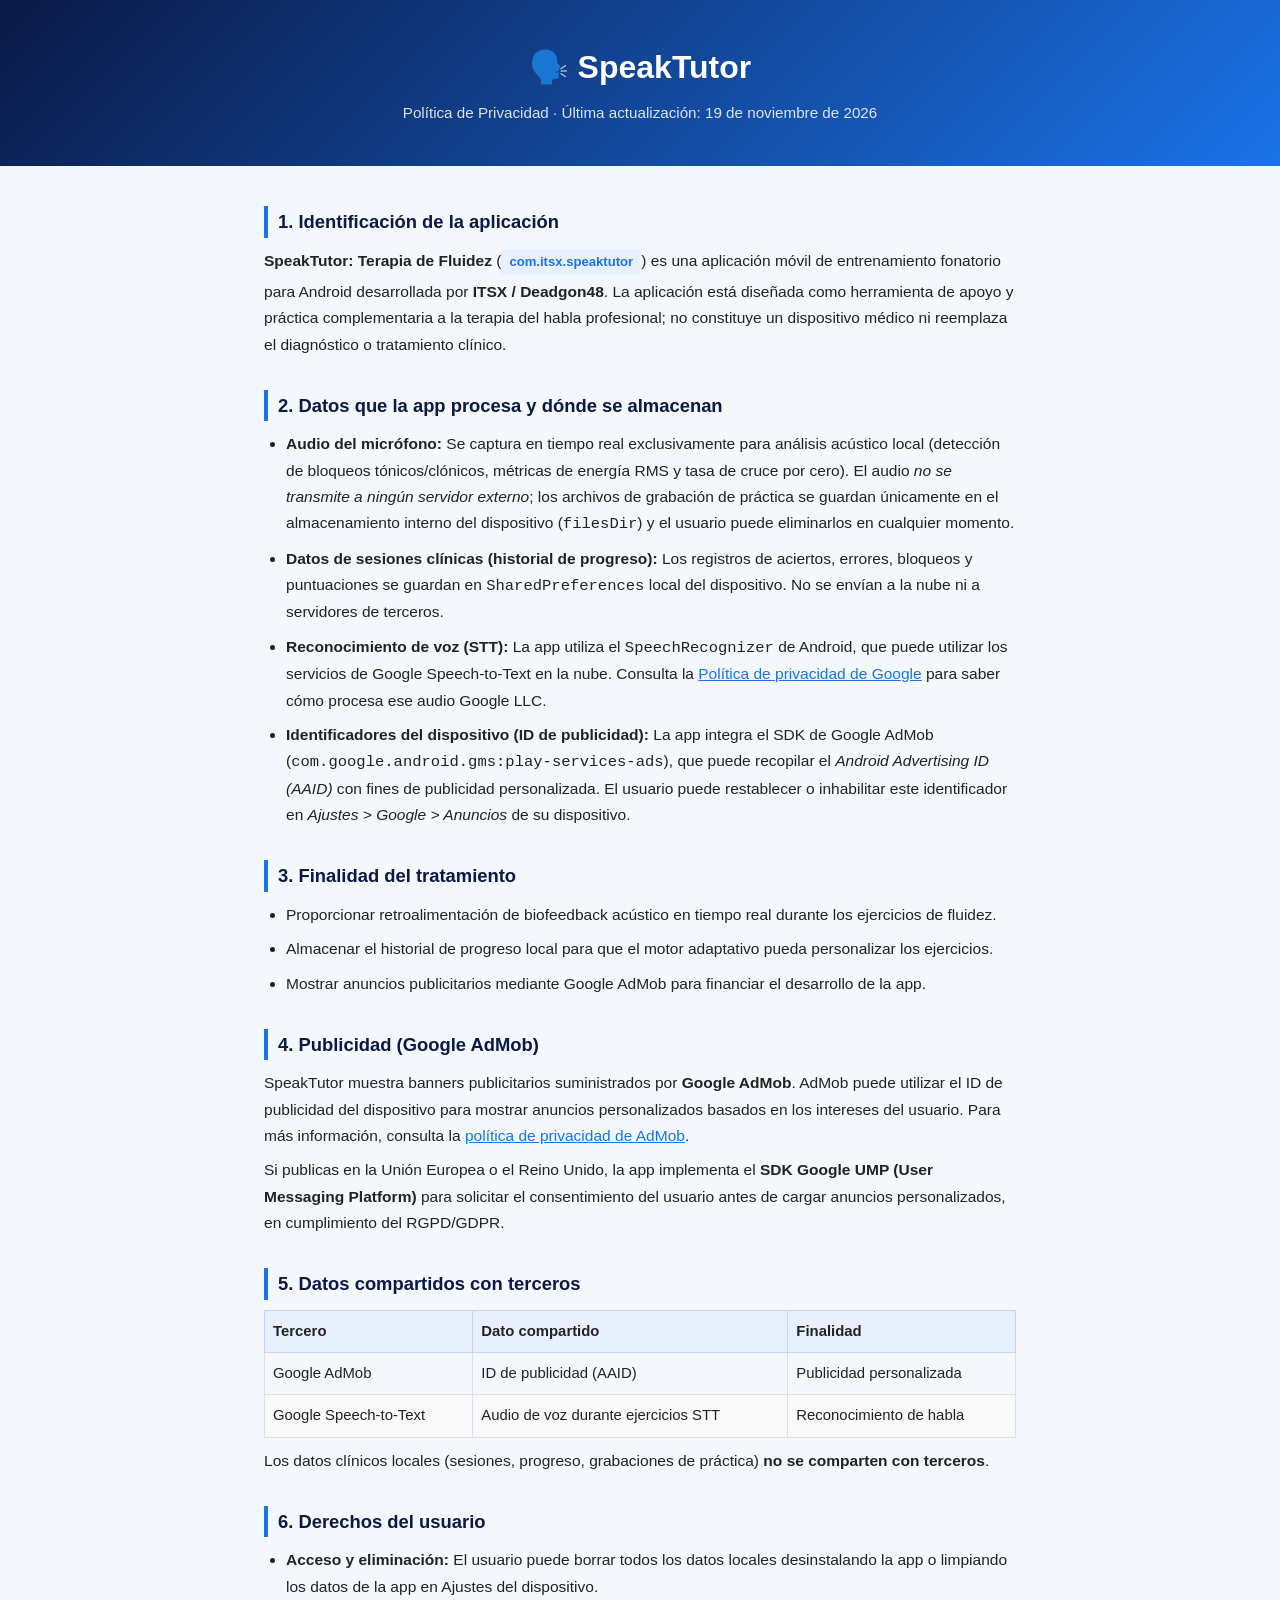
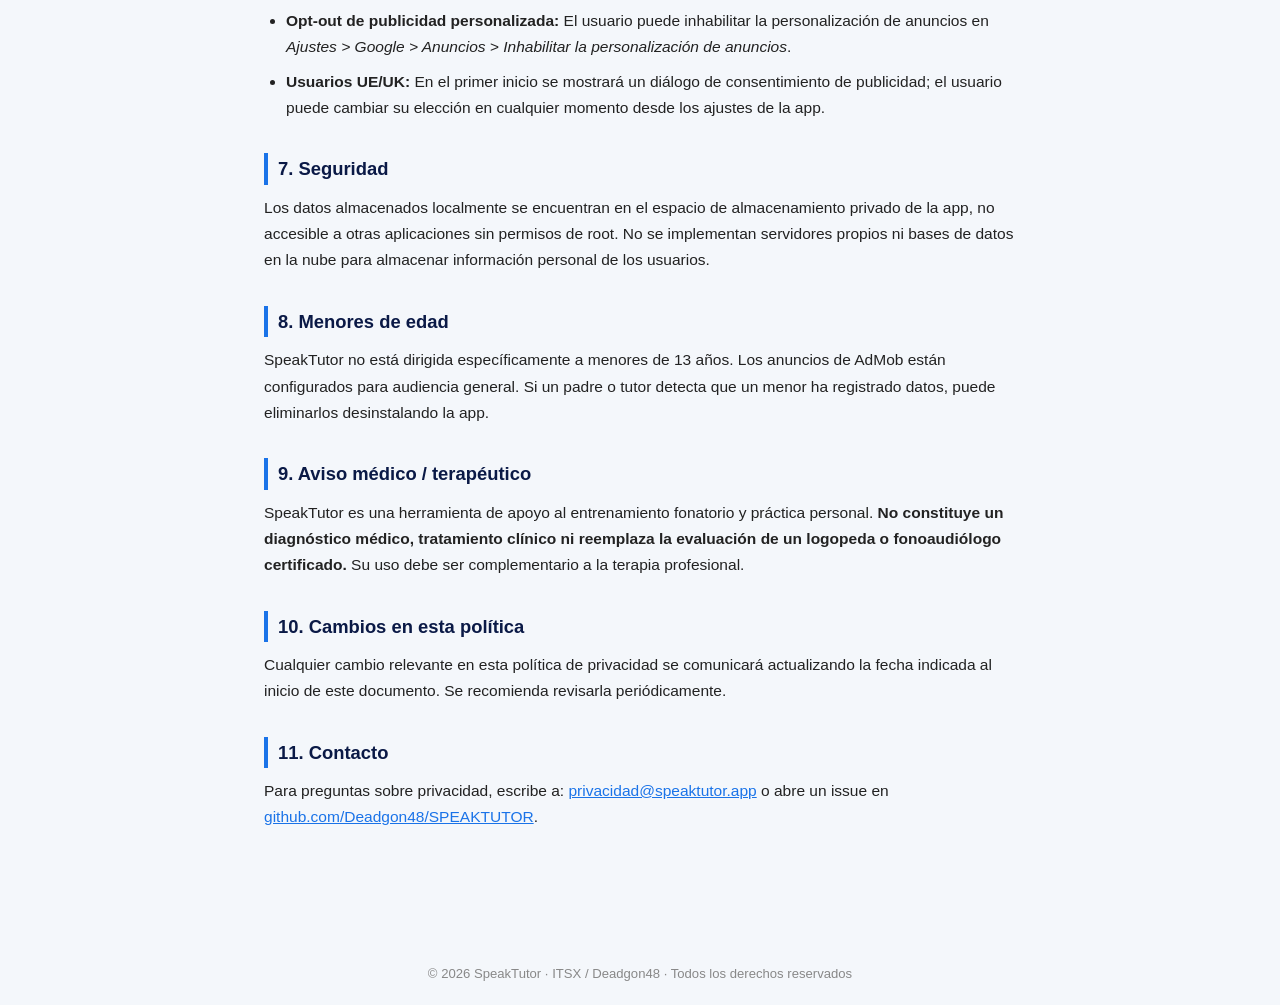
==== docs/index.html @ 5320cd38 "se agrego index.html y imagenes para preparar la app para la google playstore" ====
<!DOCTYPE html>
<html lang="es">
<head>
  <meta charset="UTF-8" />
  <meta name="viewport" content="width=device-width, initial-scale=1.0"/>
  <title>Política de Privacidad – SpeakTutor</title>
  <style>
    * { box-sizing: border-box; margin: 0; padding: 0; }
    body { font-family: 'Segoe UI', Arial, sans-serif; background: #f4f7fb; color: #222; line-height: 1.7; }
    header { background: linear-gradient(135deg, #0a1946, #1a73e8); color: white; padding: 40px 24px 32px; text-align: center; }
    header h1 { font-size: 2rem; font-weight: 700; margin-bottom: 6px; }
    header p  { font-size: 0.95rem; opacity: 0.85; }
    main { max-width: 800px; margin: 40px auto; padding: 0 24px 60px; }
    h2 { color: #0a1946; font-size: 1.15rem; margin: 32px 0 10px; border-left: 4px solid #1a73e8; padding-left: 10px; }
    p, li { font-size: 0.97rem; margin-bottom: 8px; }
    ul { padding-left: 22px; }
    .badge { display: inline-block; background: #e8f0fe; color: #1a73e8; border-radius: 4px; padding: 2px 8px; font-size: 0.82rem; font-weight: 600; margin-bottom: 4px; }
    footer { text-align: center; padding: 24px; font-size: 0.82rem; color: #888; }
    a { color: #1a73e8; }
  </style>
</head>
<body>
<header>
  <h1>🗣️ SpeakTutor</h1>
  <p>Política de Privacidad · Última actualización: 19 de noviembre de 2026</p>
</header>

<main>

  <h2>1. Identificación de la aplicación</h2>
  <p><strong>SpeakTutor: Terapia de Fluidez</strong> (<span class="badge">com.itsx.speaktutor</span>) es una aplicación móvil de entrenamiento fonatorio para Android desarrollada por <strong>ITSX / Deadgon48</strong>. La aplicación está diseñada como herramienta de apoyo y práctica complementaria a la terapia del habla profesional; no constituye un dispositivo médico ni reemplaza el diagnóstico o tratamiento clínico.</p>

  <h2>2. Datos que la app procesa y dónde se almacenan</h2>
  <ul>
    <li><strong>Audio del micrófono:</strong> Se captura en tiempo real exclusivamente para análisis acústico local (detección de bloqueos tónicos/clónicos, métricas de energía RMS y tasa de cruce por cero). El audio <em>no se transmite a ningún servidor externo</em>; los archivos de grabación de práctica se guardan únicamente en el almacenamiento interno del dispositivo (<code>filesDir</code>) y el usuario puede eliminarlos en cualquier momento.</li>
    <li><strong>Datos de sesiones clínicas (historial de progreso):</strong> Los registros de aciertos, errores, bloqueos y puntuaciones se guardan en <code>SharedPreferences</code> local del dispositivo. No se envían a la nube ni a servidores de terceros.</li>
    <li><strong>Reconocimiento de voz (STT):</strong> La app utiliza el <code>SpeechRecognizer</code> de Android, que puede utilizar los servicios de Google Speech-to-Text en la nube. Consulta la <a href="https://policies.google.com/privacy" target="_blank">Política de privacidad de Google</a> para saber cómo procesa ese audio Google LLC.</li>
    <li><strong>Identificadores del dispositivo (ID de publicidad):</strong> La app integra el SDK de Google AdMob (<code>com.google.android.gms:play-services-ads</code>), que puede recopilar el <em>Android Advertising ID (AAID)</em> con fines de publicidad personalizada. El usuario puede restablecer o inhabilitar este identificador en <em>Ajustes > Google > Anuncios</em> de su dispositivo.</li>
  </ul>

  <h2>3. Finalidad del tratamiento</h2>
  <ul>
    <li>Proporcionar retroalimentación de biofeedback acústico en tiempo real durante los ejercicios de fluidez.</li>
    <li>Almacenar el historial de progreso local para que el motor adaptativo pueda personalizar los ejercicios.</li>
    <li>Mostrar anuncios publicitarios mediante Google AdMob para financiar el desarrollo de la app.</li>
  </ul>

  <h2>4. Publicidad (Google AdMob)</h2>
  <p>SpeakTutor muestra banners publicitarios suministrados por <strong>Google AdMob</strong>. AdMob puede utilizar el ID de publicidad del dispositivo para mostrar anuncios personalizados basados en los intereses del usuario. Para más información, consulta la <a href="https://support.google.com/admob/answer/6128543" target="_blank">política de privacidad de AdMob</a>.</p>
  <p>Si publicas en la Unión Europea o el Reino Unido, la app implementa el <strong>SDK Google UMP (User Messaging Platform)</strong> para solicitar el consentimiento del usuario antes de cargar anuncios personalizados, en cumplimiento del RGPD/GDPR.</p>

  <h2>5. Datos compartidos con terceros</h2>
  <table style="width:100%;border-collapse:collapse;font-size:0.93rem;margin-top:8px;">
    <thead>
      <tr style="background:#e8f0fe;">
        <th style="text-align:left;padding:8px;border:1px solid #c5d5f5;">Tercero</th>
        <th style="text-align:left;padding:8px;border:1px solid #c5d5f5;">Dato compartido</th>
        <th style="text-align:left;padding:8px;border:1px solid #c5d5f5;">Finalidad</th>
      </tr>
    </thead>
    <tbody>
      <tr>
        <td style="padding:8px;border:1px solid #dde;">Google AdMob</td>
        <td style="padding:8px;border:1px solid #dde;">ID de publicidad (AAID)</td>
        <td style="padding:8px;border:1px solid #dde;">Publicidad personalizada</td>
      </tr>
      <tr style="background:#f9f9f9;">
        <td style="padding:8px;border:1px solid #dde;">Google Speech-to-Text</td>
        <td style="padding:8px;border:1px solid #dde;">Audio de voz durante ejercicios STT</td>
        <td style="padding:8px;border:1px solid #dde;">Reconocimiento de habla</td>
      </tr>
    </tbody>
  </table>
  <p style="margin-top:10px;">Los datos clínicos locales (sesiones, progreso, grabaciones de práctica) <strong>no se comparten con terceros</strong>.</p>

  <h2>6. Derechos del usuario</h2>
  <ul>
    <li><strong>Acceso y eliminación:</strong> El usuario puede borrar todos los datos locales desinstalando la app o limpiando los datos de la app en Ajustes del dispositivo.</li>
    <li><strong>Opt-out de publicidad personalizada:</strong> El usuario puede inhabilitar la personalización de anuncios en <em>Ajustes > Google > Anuncios > Inhabilitar la personalización de anuncios</em>.</li>
    <li><strong>Usuarios UE/UK:</strong> En el primer inicio se mostrará un diálogo de consentimiento de publicidad; el usuario puede cambiar su elección en cualquier momento desde los ajustes de la app.</li>
  </ul>

  <h2>7. Seguridad</h2>
  <p>Los datos almacenados localmente se encuentran en el espacio de almacenamiento privado de la app, no accesible a otras aplicaciones sin permisos de root. No se implementan servidores propios ni bases de datos en la nube para almacenar información personal de los usuarios.</p>

  <h2>8. Menores de edad</h2>
  <p>SpeakTutor no está dirigida específicamente a menores de 13 años. Los anuncios de AdMob están configurados para audiencia general. Si un padre o tutor detecta que un menor ha registrado datos, puede eliminarlos desinstalando la app.</p>

  <h2>9. Aviso médico / terapéutico</h2>
  <p>SpeakTutor es una herramienta de apoyo al entrenamiento fonatorio y práctica personal. <strong>No constituye un diagnóstico médico, tratamiento clínico ni reemplaza la evaluación de un logopeda o fonoaudiólogo certificado.</strong> Su uso debe ser complementario a la terapia profesional.</p>

  <h2>10. Cambios en esta política</h2>
  <p>Cualquier cambio relevante en esta política de privacidad se comunicará actualizando la fecha indicada al inicio de este documento. Se recomienda revisarla periódicamente.</p>

  <h2>11. Contacto</h2>
  <p>Para preguntas sobre privacidad, escribe a: <a href="mailto:privacidad@speaktutor.app">privacidad@speaktutor.app</a> o abre un issue en <a href="https://github.com/Deadgon48/SPEAKTUTOR" target="_blank">github.com/Deadgon48/SPEAKTUTOR</a>.</p>

</main>

<footer>
  &copy; 2026 SpeakTutor · ITSX / Deadgon48 · Todos los derechos reservados
</footer>
</body>
</html>
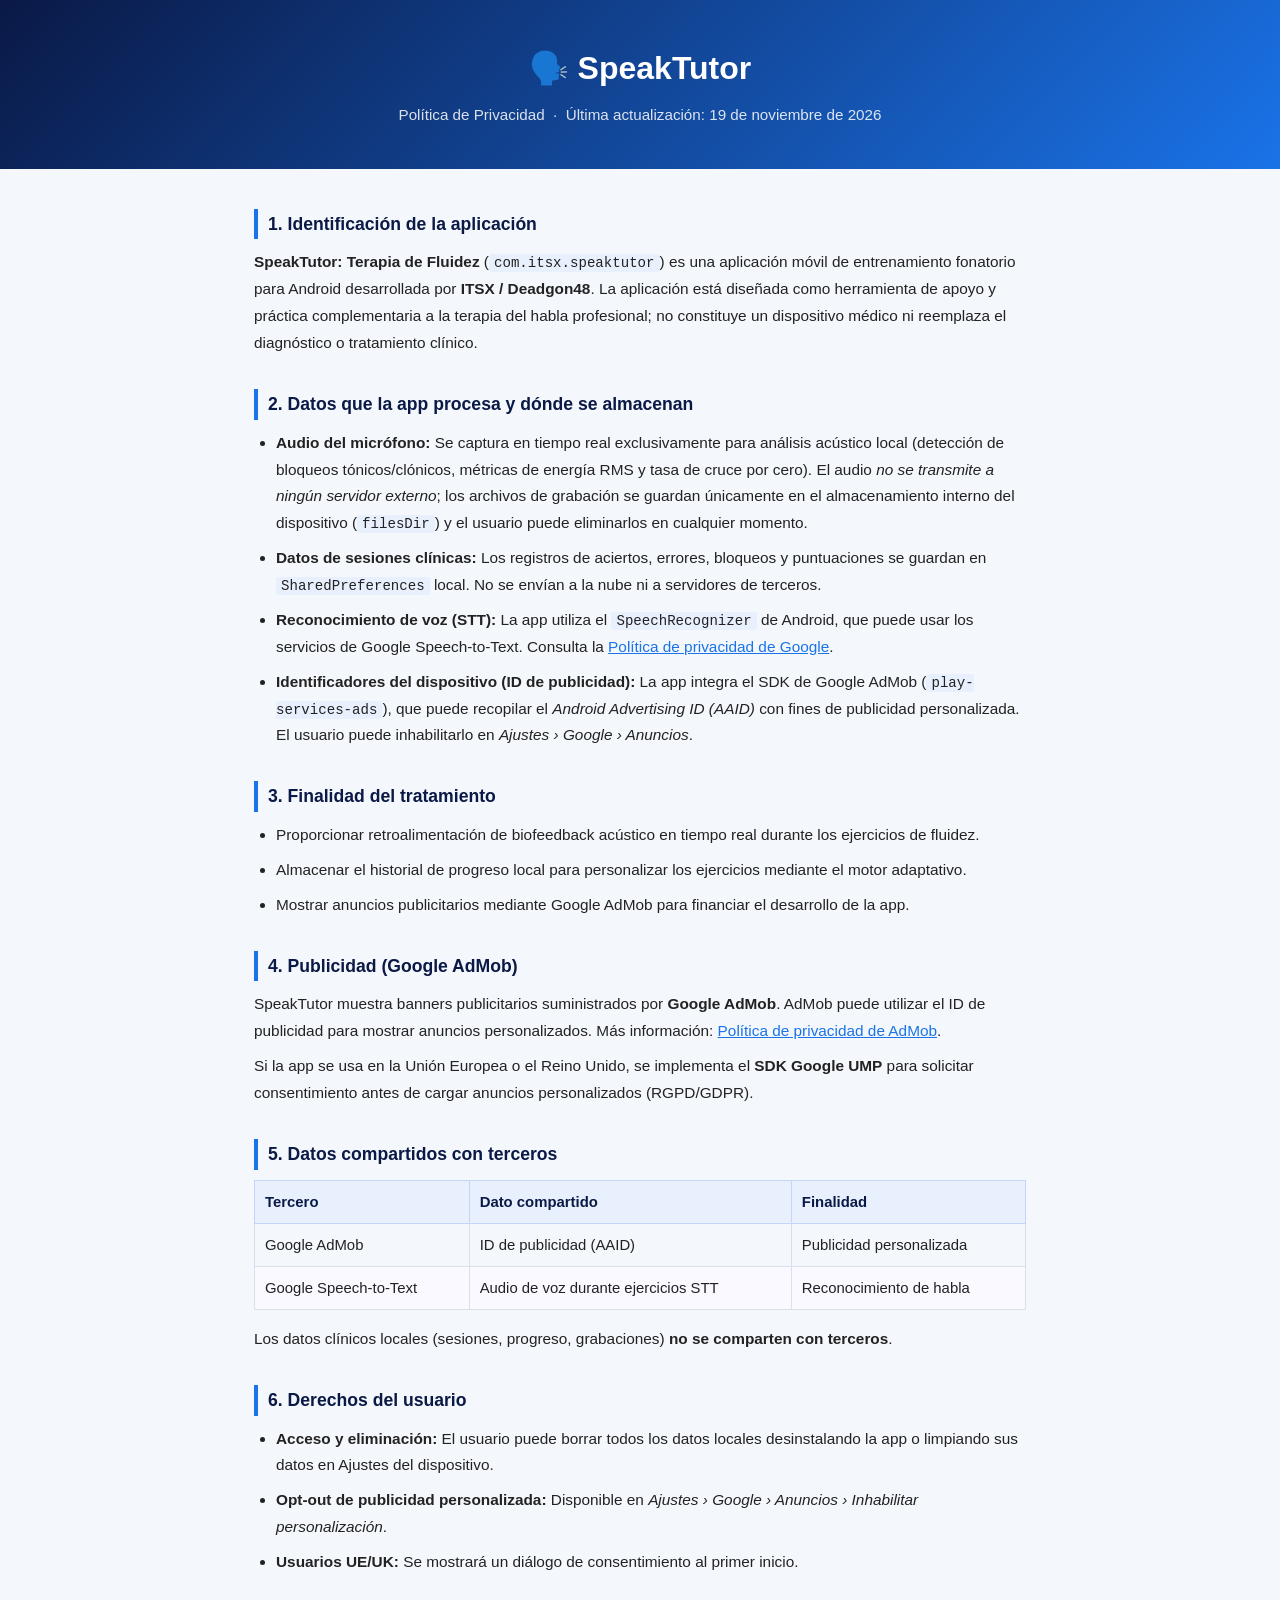
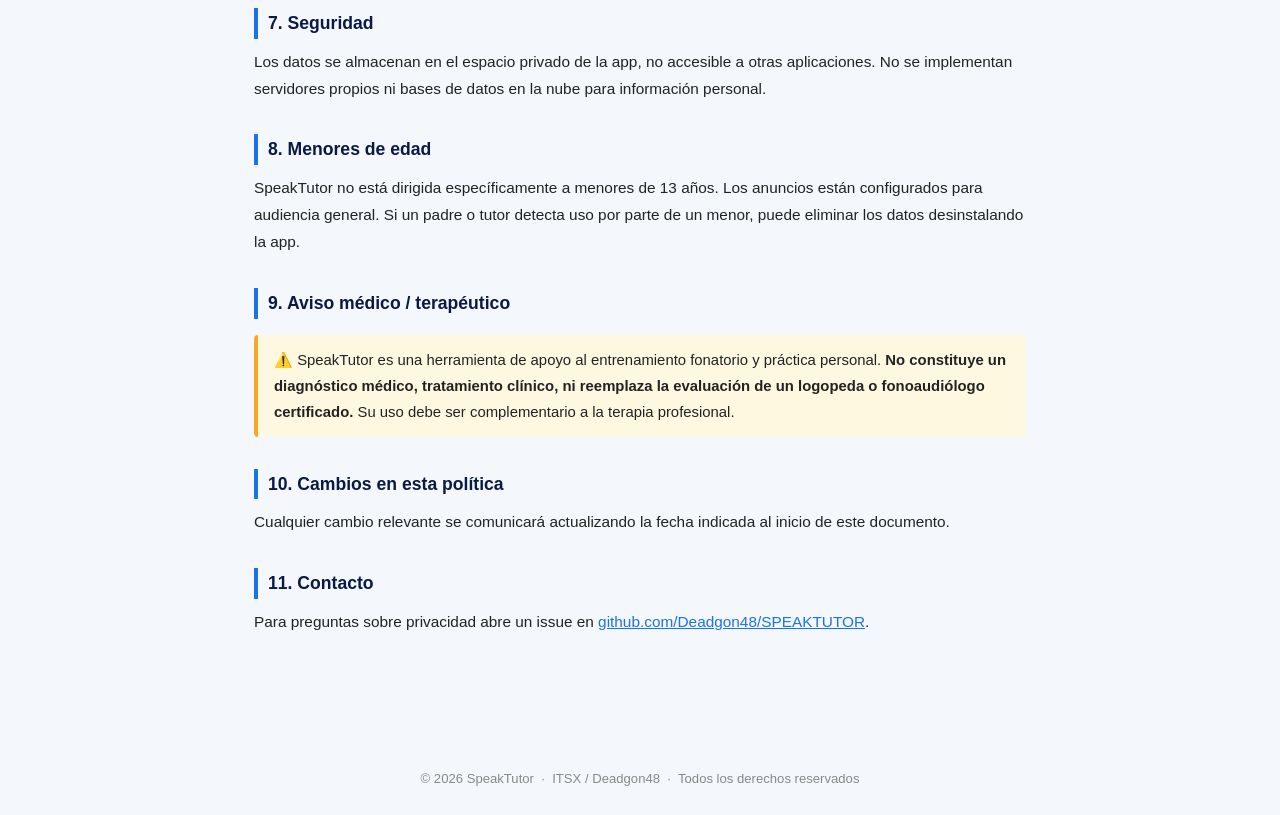
==== commit b2182033: "se agrego index.html y imagenes para preparar la app para la google playstore" ====
--- a/docs/index.html
+++ b/docs/index.html
@@ -6,99 +6,96 @@
   <title>Política de Privacidad – SpeakTutor</title>
   <style>
     * { box-sizing: border-box; margin: 0; padding: 0; }
-    body { font-family: 'Segoe UI', Arial, sans-serif; background: #f4f7fb; color: #222; line-height: 1.7; }
+    body { font-family: 'Segoe UI', Arial, sans-serif; background: #f4f7fb; color: #222; line-height: 1.75; }
     header { background: linear-gradient(135deg, #0a1946, #1a73e8); color: white; padding: 40px 24px 32px; text-align: center; }
     header h1 { font-size: 2rem; font-weight: 700; margin-bottom: 6px; }
     header p  { font-size: 0.95rem; opacity: 0.85; }
-    main { max-width: 800px; margin: 40px auto; padding: 0 24px 60px; }
-    h2 { color: #0a1946; font-size: 1.15rem; margin: 32px 0 10px; border-left: 4px solid #1a73e8; padding-left: 10px; }
-    p, li { font-size: 0.97rem; margin-bottom: 8px; }
-    ul { padding-left: 22px; }
-    .badge { display: inline-block; background: #e8f0fe; color: #1a73e8; border-radius: 4px; padding: 2px 8px; font-size: 0.82rem; font-weight: 600; margin-bottom: 4px; }
+    main { max-width: 820px; margin: 40px auto; padding: 0 24px 60px; }
+    h2 { color: #0a1946; font-size: 1.1rem; margin: 32px 0 10px; border-left: 4px solid #1a73e8; padding-left: 10px; }
+    p, li { font-size: 0.96rem; margin-bottom: 8px; }
+    ul { padding-left: 22px; margin-bottom: 10px; }
+    code { background: #e8f0fe; border-radius: 3px; padding: 1px 5px; font-family: monospace; font-size: 0.88rem; }
+    table { width: 100%; border-collapse: collapse; margin: 10px 0 16px; font-size: 0.93rem; }
+    th { background: #e8f0fe; color: #0a1946; text-align: left; padding: 8px 10px; border: 1px solid #c5d5f5; }
+    td { padding: 8px 10px; border: 1px solid #dde; }
+    tr:nth-child(even) td { background: #f9f9ff; }
+    a { color: #1a73e8; }
     footer { text-align: center; padding: 24px; font-size: 0.82rem; color: #888; }
-    a { color: #1a73e8; }
+    .nota { background: #fff8e1; border-left: 4px solid #f9a825; padding: 12px 16px; border-radius: 4px; margin: 16px 0; font-size: 0.93rem; }
   </style>
 </head>
 <body>
+
 <header>
   <h1>🗣️ SpeakTutor</h1>
-  <p>Política de Privacidad · Última actualización: 19 de noviembre de 2026</p>
+  <p>Política de Privacidad &nbsp;·&nbsp; Última actualización: 19 de noviembre de 2026</p>
 </header>
 
 <main>
 
   <h2>1. Identificación de la aplicación</h2>
-  <p><strong>SpeakTutor: Terapia de Fluidez</strong> (<span class="badge">com.itsx.speaktutor</span>) es una aplicación móvil de entrenamiento fonatorio para Android desarrollada por <strong>ITSX / Deadgon48</strong>. La aplicación está diseñada como herramienta de apoyo y práctica complementaria a la terapia del habla profesional; no constituye un dispositivo médico ni reemplaza el diagnóstico o tratamiento clínico.</p>
+  <p><strong>SpeakTutor: Terapia de Fluidez</strong> (<code>com.itsx.speaktutor</code>) es una aplicación móvil de entrenamiento fonatorio para Android desarrollada por <strong>ITSX / Deadgon48</strong>. La aplicación está diseñada como herramienta de apoyo y práctica complementaria a la terapia del habla profesional; no constituye un dispositivo médico ni reemplaza el diagnóstico o tratamiento clínico.</p>
 
   <h2>2. Datos que la app procesa y dónde se almacenan</h2>
   <ul>
-    <li><strong>Audio del micrófono:</strong> Se captura en tiempo real exclusivamente para análisis acústico local (detección de bloqueos tónicos/clónicos, métricas de energía RMS y tasa de cruce por cero). El audio <em>no se transmite a ningún servidor externo</em>; los archivos de grabación de práctica se guardan únicamente en el almacenamiento interno del dispositivo (<code>filesDir</code>) y el usuario puede eliminarlos en cualquier momento.</li>
-    <li><strong>Datos de sesiones clínicas (historial de progreso):</strong> Los registros de aciertos, errores, bloqueos y puntuaciones se guardan en <code>SharedPreferences</code> local del dispositivo. No se envían a la nube ni a servidores de terceros.</li>
-    <li><strong>Reconocimiento de voz (STT):</strong> La app utiliza el <code>SpeechRecognizer</code> de Android, que puede utilizar los servicios de Google Speech-to-Text en la nube. Consulta la <a href="https://policies.google.com/privacy" target="_blank">Política de privacidad de Google</a> para saber cómo procesa ese audio Google LLC.</li>
-    <li><strong>Identificadores del dispositivo (ID de publicidad):</strong> La app integra el SDK de Google AdMob (<code>com.google.android.gms:play-services-ads</code>), que puede recopilar el <em>Android Advertising ID (AAID)</em> con fines de publicidad personalizada. El usuario puede restablecer o inhabilitar este identificador en <em>Ajustes > Google > Anuncios</em> de su dispositivo.</li>
+    <li><strong>Audio del micrófono:</strong> Se captura en tiempo real exclusivamente para análisis acústico local (detección de bloqueos tónicos/clónicos, métricas de energía RMS y tasa de cruce por cero). El audio <em>no se transmite a ningún servidor externo</em>; los archivos de grabación se guardan únicamente en el almacenamiento interno del dispositivo (<code>filesDir</code>) y el usuario puede eliminarlos en cualquier momento.</li>
+    <li><strong>Datos de sesiones clínicas:</strong> Los registros de aciertos, errores, bloqueos y puntuaciones se guardan en <code>SharedPreferences</code> local. No se envían a la nube ni a servidores de terceros.</li>
+    <li><strong>Reconocimiento de voz (STT):</strong> La app utiliza el <code>SpeechRecognizer</code> de Android, que puede usar los servicios de Google Speech-to-Text. Consulta la <a href="https://policies.google.com/privacy" target="_blank">Política de privacidad de Google</a>.</li>
+    <li><strong>Identificadores del dispositivo (ID de publicidad):</strong> La app integra el SDK de Google AdMob (<code>play-services-ads</code>), que puede recopilar el <em>Android Advertising ID (AAID)</em> con fines de publicidad personalizada. El usuario puede inhabilitarlo en <em>Ajustes › Google › Anuncios</em>.</li>
   </ul>
 
   <h2>3. Finalidad del tratamiento</h2>
   <ul>
     <li>Proporcionar retroalimentación de biofeedback acústico en tiempo real durante los ejercicios de fluidez.</li>
-    <li>Almacenar el historial de progreso local para que el motor adaptativo pueda personalizar los ejercicios.</li>
+    <li>Almacenar el historial de progreso local para personalizar los ejercicios mediante el motor adaptativo.</li>
     <li>Mostrar anuncios publicitarios mediante Google AdMob para financiar el desarrollo de la app.</li>
   </ul>
 
   <h2>4. Publicidad (Google AdMob)</h2>
-  <p>SpeakTutor muestra banners publicitarios suministrados por <strong>Google AdMob</strong>. AdMob puede utilizar el ID de publicidad del dispositivo para mostrar anuncios personalizados basados en los intereses del usuario. Para más información, consulta la <a href="https://support.google.com/admob/answer/6128543" target="_blank">política de privacidad de AdMob</a>.</p>
-  <p>Si publicas en la Unión Europea o el Reino Unido, la app implementa el <strong>SDK Google UMP (User Messaging Platform)</strong> para solicitar el consentimiento del usuario antes de cargar anuncios personalizados, en cumplimiento del RGPD/GDPR.</p>
+  <p>SpeakTutor muestra banners publicitarios suministrados por <strong>Google AdMob</strong>. AdMob puede utilizar el ID de publicidad para mostrar anuncios personalizados. Más información: <a href="https://support.google.com/admob/answer/6128543" target="_blank">Política de privacidad de AdMob</a>.</p>
+  <p>Si la app se usa en la Unión Europea o el Reino Unido, se implementa el <strong>SDK Google UMP</strong> para solicitar consentimiento antes de cargar anuncios personalizados (RGPD/GDPR).</p>
 
   <h2>5. Datos compartidos con terceros</h2>
-  <table style="width:100%;border-collapse:collapse;font-size:0.93rem;margin-top:8px;">
+  <table>
     <thead>
-      <tr style="background:#e8f0fe;">
-        <th style="text-align:left;padding:8px;border:1px solid #c5d5f5;">Tercero</th>
-        <th style="text-align:left;padding:8px;border:1px solid #c5d5f5;">Dato compartido</th>
-        <th style="text-align:left;padding:8px;border:1px solid #c5d5f5;">Finalidad</th>
-      </tr>
+      <tr><th>Tercero</th><th>Dato compartido</th><th>Finalidad</th></tr>
     </thead>
     <tbody>
-      <tr>
-        <td style="padding:8px;border:1px solid #dde;">Google AdMob</td>
-        <td style="padding:8px;border:1px solid #dde;">ID de publicidad (AAID)</td>
-        <td style="padding:8px;border:1px solid #dde;">Publicidad personalizada</td>
-      </tr>
-      <tr style="background:#f9f9f9;">
-        <td style="padding:8px;border:1px solid #dde;">Google Speech-to-Text</td>
-        <td style="padding:8px;border:1px solid #dde;">Audio de voz durante ejercicios STT</td>
-        <td style="padding:8px;border:1px solid #dde;">Reconocimiento de habla</td>
-      </tr>
+      <tr><td>Google AdMob</td><td>ID de publicidad (AAID)</td><td>Publicidad personalizada</td></tr>
+      <tr><td>Google Speech-to-Text</td><td>Audio de voz durante ejercicios STT</td><td>Reconocimiento de habla</td></tr>
     </tbody>
   </table>
-  <p style="margin-top:10px;">Los datos clínicos locales (sesiones, progreso, grabaciones de práctica) <strong>no se comparten con terceros</strong>.</p>
+  <p>Los datos clínicos locales (sesiones, progreso, grabaciones) <strong>no se comparten con terceros</strong>.</p>
 
   <h2>6. Derechos del usuario</h2>
   <ul>
-    <li><strong>Acceso y eliminación:</strong> El usuario puede borrar todos los datos locales desinstalando la app o limpiando los datos de la app en Ajustes del dispositivo.</li>
-    <li><strong>Opt-out de publicidad personalizada:</strong> El usuario puede inhabilitar la personalización de anuncios en <em>Ajustes > Google > Anuncios > Inhabilitar la personalización de anuncios</em>.</li>
-    <li><strong>Usuarios UE/UK:</strong> En el primer inicio se mostrará un diálogo de consentimiento de publicidad; el usuario puede cambiar su elección en cualquier momento desde los ajustes de la app.</li>
+    <li><strong>Acceso y eliminación:</strong> El usuario puede borrar todos los datos locales desinstalando la app o limpiando sus datos en Ajustes del dispositivo.</li>
+    <li><strong>Opt-out de publicidad personalizada:</strong> Disponible en <em>Ajustes › Google › Anuncios › Inhabilitar personalización</em>.</li>
+    <li><strong>Usuarios UE/UK:</strong> Se mostrará un diálogo de consentimiento al primer inicio.</li>
   </ul>
 
   <h2>7. Seguridad</h2>
-  <p>Los datos almacenados localmente se encuentran en el espacio de almacenamiento privado de la app, no accesible a otras aplicaciones sin permisos de root. No se implementan servidores propios ni bases de datos en la nube para almacenar información personal de los usuarios.</p>
+  <p>Los datos se almacenan en el espacio privado de la app, no accesible a otras aplicaciones. No se implementan servidores propios ni bases de datos en la nube para información personal.</p>
 
   <h2>8. Menores de edad</h2>
-  <p>SpeakTutor no está dirigida específicamente a menores de 13 años. Los anuncios de AdMob están configurados para audiencia general. Si un padre o tutor detecta que un menor ha registrado datos, puede eliminarlos desinstalando la app.</p>
+  <p>SpeakTutor no está dirigida específicamente a menores de 13 años. Los anuncios están configurados para audiencia general. Si un padre o tutor detecta uso por parte de un menor, puede eliminar los datos desinstalando la app.</p>
 
   <h2>9. Aviso médico / terapéutico</h2>
-  <p>SpeakTutor es una herramienta de apoyo al entrenamiento fonatorio y práctica personal. <strong>No constituye un diagnóstico médico, tratamiento clínico ni reemplaza la evaluación de un logopeda o fonoaudiólogo certificado.</strong> Su uso debe ser complementario a la terapia profesional.</p>
+  <div class="nota">
+    ⚠️ SpeakTutor es una herramienta de apoyo al entrenamiento fonatorio y práctica personal. <strong>No constituye un diagnóstico médico, tratamiento clínico, ni reemplaza la evaluación de un logopeda o fonoaudiólogo certificado.</strong> Su uso debe ser complementario a la terapia profesional.
+  </div>
 
   <h2>10. Cambios en esta política</h2>
-  <p>Cualquier cambio relevante en esta política de privacidad se comunicará actualizando la fecha indicada al inicio de este documento. Se recomienda revisarla periódicamente.</p>
+  <p>Cualquier cambio relevante se comunicará actualizando la fecha indicada al inicio de este documento.</p>
 
   <h2>11. Contacto</h2>
-  <p>Para preguntas sobre privacidad, escribe a: <a href="mailto:privacidad@speaktutor.app">privacidad@speaktutor.app</a> o abre un issue en <a href="https://github.com/Deadgon48/SPEAKTUTOR" target="_blank">github.com/Deadgon48/SPEAKTUTOR</a>.</p>
+  <p>Para preguntas sobre privacidad abre un issue en <a href="https://github.com/Deadgon48/SPEAKTUTOR" target="_blank">github.com/Deadgon48/SPEAKTUTOR</a>.</p>
 
 </main>
 
 <footer>
-  &copy; 2026 SpeakTutor · ITSX / Deadgon48 · Todos los derechos reservados
+  &copy; 2026 SpeakTutor &nbsp;·&nbsp; ITSX / Deadgon48 &nbsp;·&nbsp; Todos los derechos reservados
 </footer>
+
 </body>
 </html>
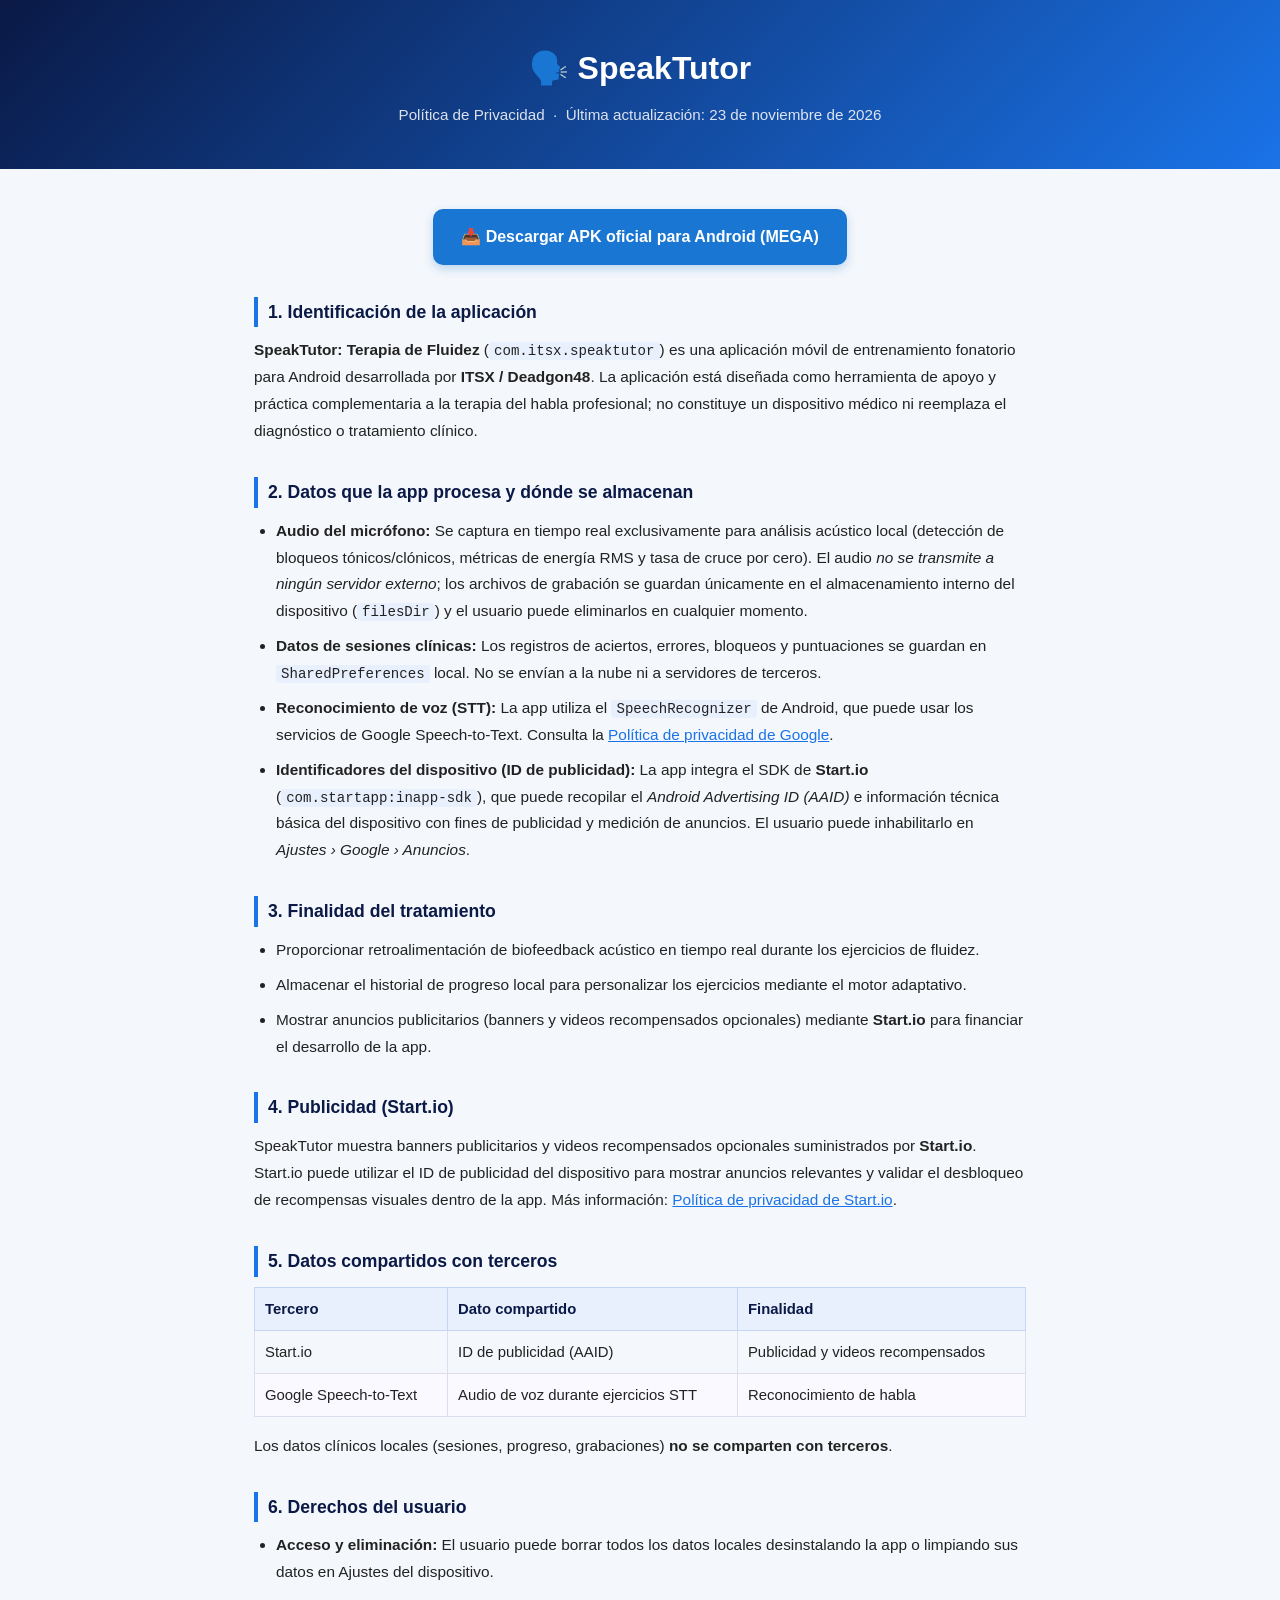
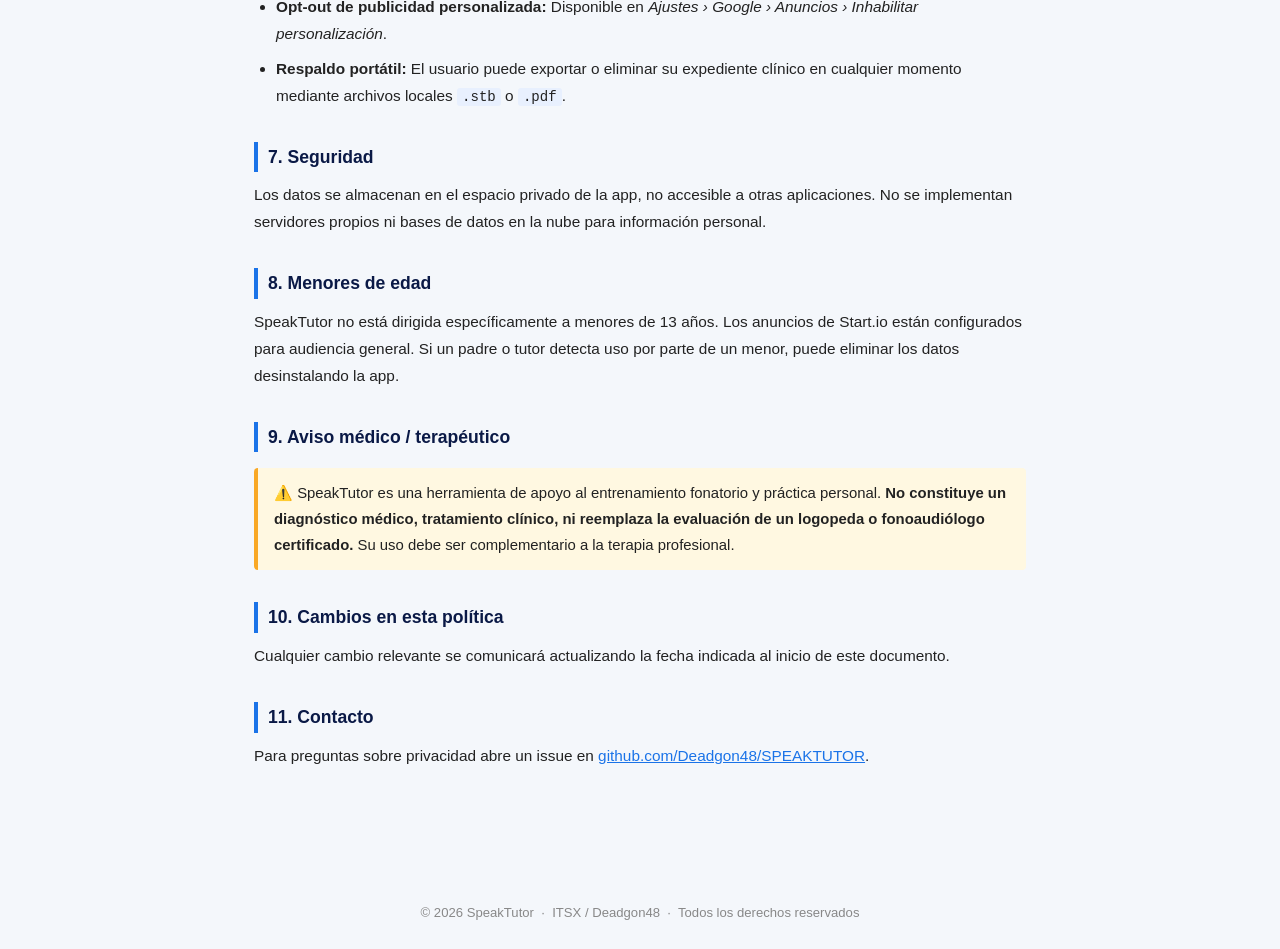
==== commit 808b960e: "anuncios app-ads.txt" ====
--- a/docs/index.html
+++ b/docs/index.html
@@ -22,16 +22,25 @@
     a { color: #1a73e8; }
     footer { text-align: center; padding: 24px; font-size: 0.82rem; color: #888; }
     .nota { background: #fff8e1; border-left: 4px solid #f9a825; padding: 12px 16px; border-radius: 4px; margin: 16px 0; font-size: 0.93rem; }
+    .descarga-box { text-align: center; margin: 20px 0 28px; }
+    .btn-descarga { display: inline-block; padding: 14px 28px; background-color: #1976D2; color: #ffffff !important; text-decoration: none; border-radius: 10px; font-weight: bold; font-size: 1rem; box-shadow: 0 4px 10px rgba(25, 118, 210, 0.25); }
+    .btn-descarga:hover { background-color: #1565C0; }
   </style>
 </head>
 <body>
 
 <header>
   <h1>🗣️ SpeakTutor</h1>
-  <p>Política de Privacidad &nbsp;·&nbsp; Última actualización: 19 de noviembre de 2026</p>
+  <p>Política de Privacidad &nbsp;·&nbsp; Última actualización: 23 de noviembre de 2026</p>
 </header>
 
 <main>
+
+  <div class="descarga-box">
+    <a href="https://mega.nz/file/TU_ENLACE_COMPLETO_CON_CLAVE" target="_blank" rel="noopener" class="btn-descarga">
+      📥 Descargar APK oficial para Android (MEGA)
+    </a>
+  </div>
 
   <h2>1. Identificación de la aplicación</h2>
   <p><strong>SpeakTutor: Terapia de Fluidez</strong> (<code>com.itsx.speaktutor</code>) es una aplicación móvil de entrenamiento fonatorio para Android desarrollada por <strong>ITSX / Deadgon48</strong>. La aplicación está diseñada como herramienta de apoyo y práctica complementaria a la terapia del habla profesional; no constituye un dispositivo médico ni reemplaza el diagnóstico o tratamiento clínico.</p>
@@ -40,29 +49,28 @@
   <ul>
     <li><strong>Audio del micrófono:</strong> Se captura en tiempo real exclusivamente para análisis acústico local (detección de bloqueos tónicos/clónicos, métricas de energía RMS y tasa de cruce por cero). El audio <em>no se transmite a ningún servidor externo</em>; los archivos de grabación se guardan únicamente en el almacenamiento interno del dispositivo (<code>filesDir</code>) y el usuario puede eliminarlos en cualquier momento.</li>
     <li><strong>Datos de sesiones clínicas:</strong> Los registros de aciertos, errores, bloqueos y puntuaciones se guardan en <code>SharedPreferences</code> local. No se envían a la nube ni a servidores de terceros.</li>
-    <li><strong>Reconocimiento de voz (STT):</strong> La app utiliza el <code>SpeechRecognizer</code> de Android, que puede usar los servicios de Google Speech-to-Text. Consulta la <a href="https://policies.google.com/privacy" target="_blank">Política de privacidad de Google</a>.</li>
-    <li><strong>Identificadores del dispositivo (ID de publicidad):</strong> La app integra el SDK de Google AdMob (<code>play-services-ads</code>), que puede recopilar el <em>Android Advertising ID (AAID)</em> con fines de publicidad personalizada. El usuario puede inhabilitarlo en <em>Ajustes › Google › Anuncios</em>.</li>
+    <li><strong>Reconocimiento de voz (STT):</strong> La app utiliza el <code>SpeechRecognizer</code> de Android, que puede usar los servicios de Google Speech-to-Text. Consulta la <a href="https://policies.google.com/privacy" target="_blank" rel="noopener">Política de privacidad de Google</a>.</li>
+    <li><strong>Identificadores del dispositivo (ID de publicidad):</strong> La app integra el SDK de <strong>Start.io</strong> (<code>com.startapp:inapp-sdk</code>), que puede recopilar el <em>Android Advertising ID (AAID)</em> e información técnica básica del dispositivo con fines de publicidad y medición de anuncios. El usuario puede inhabilitarlo en <em>Ajustes › Google › Anuncios</em>.</li>
   </ul>
 
   <h2>3. Finalidad del tratamiento</h2>
   <ul>
     <li>Proporcionar retroalimentación de biofeedback acústico en tiempo real durante los ejercicios de fluidez.</li>
     <li>Almacenar el historial de progreso local para personalizar los ejercicios mediante el motor adaptativo.</li>
-    <li>Mostrar anuncios publicitarios mediante Google AdMob para financiar el desarrollo de la app.</li>
+    <li>Mostrar anuncios publicitarios (banners y videos recompensados opcionales) mediante <strong>Start.io</strong> para financiar el desarrollo de la app.</li>
   </ul>
 
-  <h2>4. Publicidad (Google AdMob)</h2>
-  <p>SpeakTutor muestra banners publicitarios suministrados por <strong>Google AdMob</strong>. AdMob puede utilizar el ID de publicidad para mostrar anuncios personalizados. Más información: <a href="https://support.google.com/admob/answer/6128543" target="_blank">Política de privacidad de AdMob</a>.</p>
-  <p>Si la app se usa en la Unión Europea o el Reino Unido, se implementa el <strong>SDK Google UMP</strong> para solicitar consentimiento antes de cargar anuncios personalizados (RGPD/GDPR).</p>
+  <h2>4. Publicidad (Start.io)</h2>
+  <p>SpeakTutor muestra banners publicitarios y videos recompensados opcionales suministrados por <strong>Start.io</strong>. Start.io puede utilizar el ID de publicidad del dispositivo para mostrar anuncios relevantes y validar el desbloqueo de recompensas visuales dentro de la app. Más información: <a href="https://www.start.io/policy/privacy-policy/" target="_blank" rel="noopener">Política de privacidad de Start.io</a>.</p>
 
   <h2>5. Datos compartidos con terceros</h2>
   <table>
     <thead>
-      <tr><th>Tercero</th><th>Dato compartido</th><th>Finalidad</th></tr>
+    <tr><th>Tercero</th><th>Dato compartido</th><th>Finalidad</th></tr>
     </thead>
     <tbody>
-      <tr><td>Google AdMob</td><td>ID de publicidad (AAID)</td><td>Publicidad personalizada</td></tr>
-      <tr><td>Google Speech-to-Text</td><td>Audio de voz durante ejercicios STT</td><td>Reconocimiento de habla</td></tr>
+    <tr><td>Start.io</td><td>ID de publicidad (AAID)</td><td>Publicidad y videos recompensados</td></tr>
+    <tr><td>Google Speech-to-Text</td><td>Audio de voz durante ejercicios STT</td><td>Reconocimiento de habla</td></tr>
     </tbody>
   </table>
   <p>Los datos clínicos locales (sesiones, progreso, grabaciones) <strong>no se comparten con terceros</strong>.</p>
@@ -71,14 +79,14 @@
   <ul>
     <li><strong>Acceso y eliminación:</strong> El usuario puede borrar todos los datos locales desinstalando la app o limpiando sus datos en Ajustes del dispositivo.</li>
     <li><strong>Opt-out de publicidad personalizada:</strong> Disponible en <em>Ajustes › Google › Anuncios › Inhabilitar personalización</em>.</li>
-    <li><strong>Usuarios UE/UK:</strong> Se mostrará un diálogo de consentimiento al primer inicio.</li>
+    <li><strong>Respaldo portátil:</strong> El usuario puede exportar o eliminar su expediente clínico en cualquier momento mediante archivos locales <code>.stb</code> o <code>.pdf</code>.</li>
   </ul>
 
   <h2>7. Seguridad</h2>
   <p>Los datos se almacenan en el espacio privado de la app, no accesible a otras aplicaciones. No se implementan servidores propios ni bases de datos en la nube para información personal.</p>
 
   <h2>8. Menores de edad</h2>
-  <p>SpeakTutor no está dirigida específicamente a menores de 13 años. Los anuncios están configurados para audiencia general. Si un padre o tutor detecta uso por parte de un menor, puede eliminar los datos desinstalando la app.</p>
+  <p>SpeakTutor no está dirigida específicamente a menores de 13 años. Los anuncios de Start.io están configurados para audiencia general. Si un padre o tutor detecta uso por parte de un menor, puede eliminar los datos desinstalando la app.</p>
 
   <h2>9. Aviso médico / terapéutico</h2>
   <div class="nota">
@@ -89,7 +97,7 @@
   <p>Cualquier cambio relevante se comunicará actualizando la fecha indicada al inicio de este documento.</p>
 
   <h2>11. Contacto</h2>
-  <p>Para preguntas sobre privacidad abre un issue en <a href="https://github.com/Deadgon48/SPEAKTUTOR" target="_blank">github.com/Deadgon48/SPEAKTUTOR</a>.</p>
+  <p>Para preguntas sobre privacidad abre un issue en <a href="https://github.com/Deadgon48/SPEAKTUTOR" target="_blank" rel="noopener">github.com/Deadgon48/SPEAKTUTOR</a>.</p>
 
 </main>
 
@@ -98,4 +106,4 @@
 </footer>
 
 </body>
-</html>
+</html>
